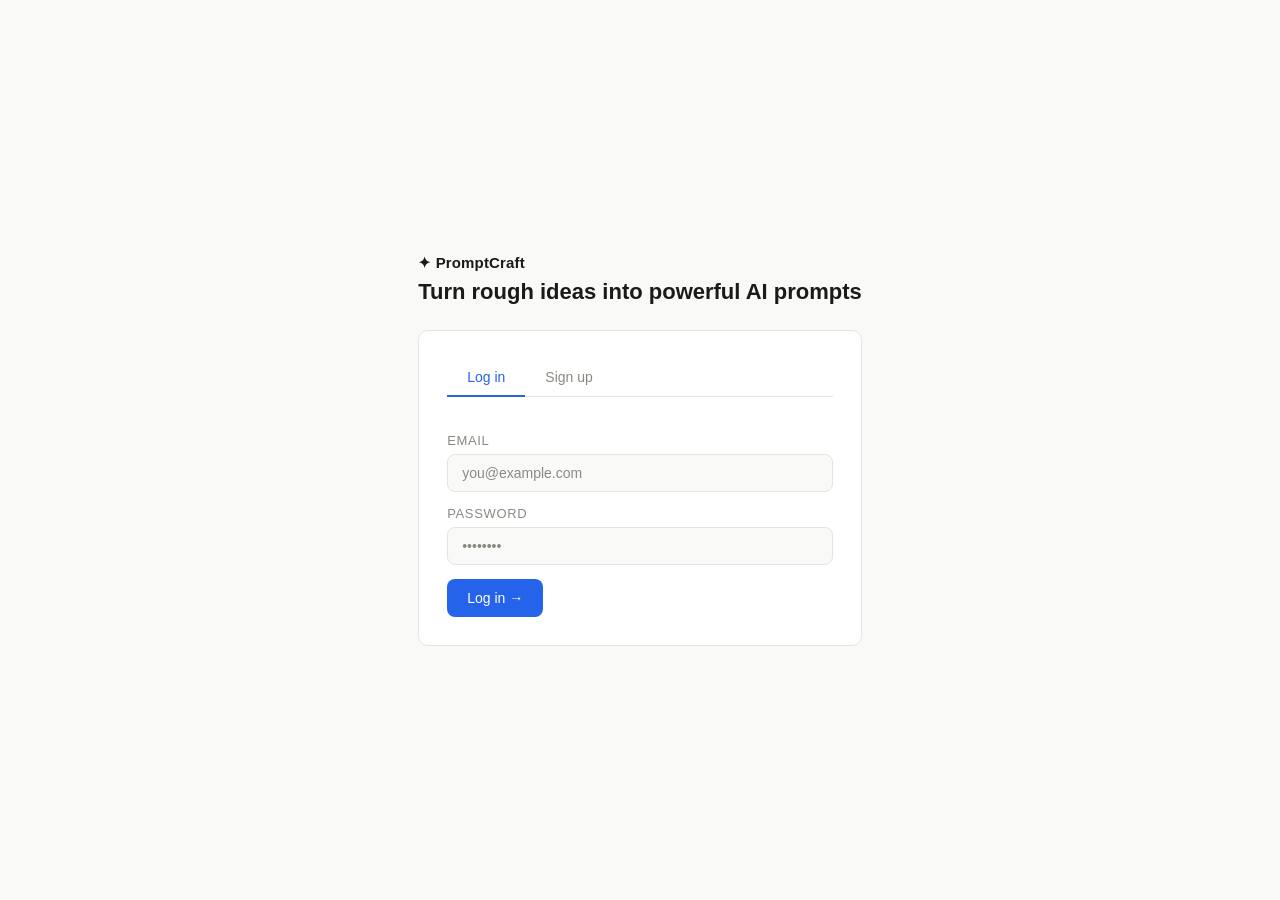
==== frontend/index.html @ 8396c070 "changes in the strcuture" ====
<!doctype html>
<html lang="en">
  <head>
    <meta charset="UTF-8" />
    <meta name="viewport" content="width=device-width, initial-scale=1.0" />
    <title>PromptCraft</title>
    <link rel="stylesheet" href="style.css" />
  </head>
  <body>
    <!-- AUTH SCREEN -->
    <div id="screen-auth" class="screen active">
      <div class="container">
        <div class="header">
          <span class="logo">✦ PromptCraft</span>
          <p class="tagline">Turn rough ideas into powerful AI prompts</p>
        </div>
        <div class="card">
          <div class="auth-tabs">
            <button
              class="tab active"
              id="tab-login"
              onclick="switchTab('login')"
            >
              Log in
            </button>
            <button class="tab" id="tab-signup" onclick="switchTab('signup')">
              Sign up
            </button>
          </div>
          <div id="form-login">
            <div class="field">
              <label>Email</label>
              <input
                type="email"
                id="login-email"
                placeholder="you@example.com"
              />
            </div>
            <div class="field">
              <label>Password</label>
              <input
                type="password"
                id="login-password"
                placeholder="••••••••"
              />
            </div>
            <p class="auth-error hidden" id="login-error"></p>
            <button onclick="handleLogin()">Log in →</button>
          </div>
          <div id="form-signup" class="hidden">
            <div class="field">
              <label>Name</label>
              <input type="text" id="signup-name" placeholder="Your name" />
            </div>
            <div class="field">
              <label>Email</label>
              <input
                type="email"
                id="signup-email"
                placeholder="you@example.com"
              />
            </div>
            <div class="field">
              <label>Password</label>
              <input
                type="password"
                id="signup-password"
                placeholder="Min 6 characters"
              />
            </div>
            <p class="auth-error hidden" id="signup-error"></p>
            <button onclick="handleSignup()">Create account →</button>
          </div>
        </div>
      </div>
    </div>

    <!-- APP SCREEN -->
    <div id="screen-app" class="screen">
      <!-- Topbar -->
      <div class="topbar">
        <span class="logo">✦ PromptCraft</span>
        <div class="topbar-right">
          <span id="user-name" class="user-name"></span>
          <button class="btn-ghost" onclick="toggleHistory()">History</button>
          <button class="btn-ghost" onclick="handleLogout()">Log out</button>
        </div>
      </div>

      <!-- History Panel -->
      <div id="history-panel" class="history-panel hidden">
        <div class="history-header">
          <span class="history-title">Prompt History</span>
          <span class="history-close" onclick="toggleHistory()">✕</span>
        </div>
        <div id="history-list" class="history-list">
          <p class="history-empty">Loading...</p>
        </div>
      </div>
      <div
        id="history-overlay"
        class="history-overlay hidden"
        onclick="toggleHistory()"
      ></div>

      <!-- Step 1: Input -->
      <div id="step-input" class="step active">
        <div class="container">
          <div class="header">
            <p class="tagline">What do you want AI to help you with?</p>
          </div>
          <div class="card">
            <div class="input-wrapper">
              <textarea
                id="user-input"
                placeholder="e.g. write me an email, fix my code, summarize this document..."
                rows="4"
              ></textarea>
              <button
                class="mic-btn"
                id="mic-btn"
                onclick="toggleVoice()"
                title="Voice input"
              >
                <svg
                  id="mic-icon"
                  xmlns="http://www.w3.org/2000/svg"
                  width="16"
                  height="16"
                  viewBox="0 0 24 24"
                  fill="none"
                  stroke="currentColor"
                  stroke-width="2"
                  stroke-linecap="round"
                  stroke-linejoin="round"
                >
                  <path
                    d="M12 1a3 3 0 0 0-3 3v8a3 3 0 0 0 6 0V4a3 3 0 0 0-3-3z"
                  />
                  <path d="M19 10v2a7 7 0 0 1-14 0v-2" />
                  <line x1="12" y1="19" x2="12" y2="23" />
                  <line x1="8" y1="23" x2="16" y2="23" />
                </svg>
              </button>
            </div>
            <div class="upload-section">
              <label
                >Attach files
                <span class="muted">(optional — .pdf or .txt)</span></label
              >
              <div id="drop-zone" class="drop-zone">
                <span
                  >Drop files here or
                  <span
                    class="link"
                    onclick="document.getElementById('file-input').click()"
                    >browse</span
                  ></span
                >
                <input
                  type="file"
                  id="file-input"
                  accept=".pdf,.txt"
                  multiple
                  hidden
                />
              </div>
              <div id="file-list" class="file-list"></div>
            </div>
            <button onclick="handleInput()">Generate Questions →</button>
          </div>
        </div>
      </div>

      <!-- Step 2: Questions -->
      <div id="step-questions" class="step">
        <div class="container">
          <div class="header">
            <p class="tagline">A few quick questions to sharpen your prompt</p>
          </div>
          <div class="card">
            <div id="questions-list"></div>
            <button onclick="handleGenerate()">Build My Prompt →</button>
          </div>
        </div>
      </div>

      <!-- Step 3: Result -->
      <div id="step-result" class="step">
        <div class="container">
          <div class="header">
            <p class="tagline">Your prompt is ready</p>
          </div>
          <div class="card">
            <label>Your optimized prompt</label>
            <div id="prompt-output"></div>
            <div id="result-files" class="result-files hidden">
              <label>Attach these files when using this prompt</label>
              <div id="result-file-list" class="file-list"></div>
            </div>
            <div class="result-actions">
              <button onclick="copyPrompt()">Copy Prompt</button>
              <button class="btn-secondary" onclick="startOver()">
                Start Over
              </button>
            </div>
          </div>
        </div>
      </div>
    </div>
    <!-- end screen-app -->

    <!-- Loader -->
    <div id="loader" class="loader hidden">
      <div class="spinner"></div>
      <p id="loader-text">Thinking...</p>
    </div>

    <div class="toast" id="toast"></div>

    <script src="app.js"></script>
  </body>
</html>
---- frontend/style.css ----
*, *::before, *::after { box-sizing: border-box; margin: 0; padding: 0; }

:root {
  --bg: #f9f9f8;
  --surface: #ffffff;
  --border: #e4e4e0;
  --text: #1a1a18;
  --muted: #8a8a82;
  --accent: #2563eb;
  --accent-hover: #1d4ed8;
  --danger: #dc2626;
  --radius: 10px;
}

body {
  font-family: -apple-system, BlinkMacSystemFont, 'Segoe UI', sans-serif;
  background: var(--bg);
  color: var(--text);
  min-height: 100vh;
}

/* Screens */
.screen { display: none; min-height: 100vh; }
.screen.active { display: block; }

/* Auth screen centers content */
#screen-auth {
  display: none;
  align-items: center;
  justify-content: center;
  padding: 24px;
}
#screen-auth.active { display: flex; }

/* App screen layout */
#screen-app { display: none; flex-direction: column; }
#screen-app.active { display: flex; }

/* Topbar */
.topbar {
  display: flex;
  align-items: center;
  justify-content: space-between;
  padding: 14px 28px;
  border-bottom: 1px solid var(--border);
  background: var(--surface);
  position: sticky;
  top: 0;
  z-index: 10;
}

.topbar-right {
  display: flex;
  align-items: center;
  gap: 14px;
}

.user-name {
  font-size: 13px;
  color: var(--muted);
}

.btn-ghost {
  background: transparent;
  color: var(--muted);
  border: 1px solid var(--border);
  padding: 6px 14px;
  font-size: 13px;
}

.btn-ghost:hover { background: var(--bg); color: var(--text); }

/* Steps inside app */
.step { display: none; flex: 1; padding: 40px 24px; }
.step.active { display: block; }

.container { max-width: 560px; margin: 0 auto; }

.header { margin-bottom: 24px; }

.logo { font-size: 15px; font-weight: 600; letter-spacing: 0.01em; }

.tagline { margin-top: 6px; font-size: 22px; font-weight: 600; line-height: 1.3; }

/* Auth specific */
.auth-tabs {
  display: flex;
  border-bottom: 1px solid var(--border);
  margin-bottom: 20px;
  gap: 0;
}

.tab {
  background: transparent;
  color: var(--muted);
  border: none;
  border-bottom: 2px solid transparent;
  border-radius: 0;
  padding: 10px 20px;
  font-size: 14px;
  font-weight: 500;
  margin-bottom: -1px;
  cursor: pointer;
}

.tab:hover { background: transparent; color: var(--text); }

.tab.active {
  color: var(--accent);
  border-bottom-color: var(--accent);
  background: transparent;
}

.field {
  display: flex;
  flex-direction: column;
  gap: 6px;
  margin-bottom: 14px;
}

.auth-error {
  font-size: 13px;
  color: var(--danger);
  margin-bottom: 8px;
}

/* Card */
.card {
  background: var(--surface);
  border: 1px solid var(--border);
  border-radius: var(--radius);
  padding: 28px;
  display: flex;
  flex-direction: column;
  gap: 16px;
}

label {
  font-size: 13px;
  font-weight: 500;
  color: var(--muted);
  text-transform: uppercase;
  letter-spacing: 0.05em;
}

.muted { color: var(--muted); text-transform: none; font-weight: 400; letter-spacing: 0; }

input[type="email"],
input[type="password"],
input[type="text"] {
  width: 100%;
  border: 1px solid var(--border);
  border-radius: 8px;
  padding: 10px 14px;
  font-size: 14px;
  font-family: inherit;
  color: var(--text);
  background: var(--bg);
  outline: none;
  transition: border-color 0.15s;
}

input:focus { border-color: var(--accent); }
input::placeholder { color: var(--muted); }

textarea {
  width: 100%;
  border: 1px solid var(--border);
  border-radius: 8px;
  padding: 12px 14px;
  font-size: 15px;
  font-family: inherit;
  color: var(--text);
  background: var(--bg);
  resize: none;
  outline: none;
  transition: border-color 0.15s;
  line-height: 1.5;
}

textarea:focus { border-color: var(--accent); }
textarea::placeholder { color: var(--muted); }

/* Buttons */
button {
  padding: 11px 20px;
  border-radius: 8px;
  font-size: 14px;
  font-weight: 500;
  cursor: pointer;
  border: none;
  transition: background 0.15s, opacity 0.15s;
  font-family: inherit;
  background: var(--accent);
  color: #fff;
}

button:hover { background: var(--accent-hover); }
button:disabled { opacity: 0.5; cursor: not-allowed; }

.btn-secondary {
  background: transparent;
  color: var(--muted);
  border: 1px solid var(--border);
}

.btn-secondary:hover { background: var(--bg); color: var(--text); }

.result-actions { display: flex; gap: 10px; }

/* Input with mic */
.input-wrapper {
  position: relative;
  width: 100%;
}

.input-wrapper textarea {
  padding-right: 44px;
}

.mic-btn {
  position: absolute;
  bottom: 10px;
  right: 10px;
  width: 30px;
  height: 30px;
  padding: 0;
  border-radius: 50%;
  background: var(--bg);
  border: 1px solid var(--border);
  color: var(--muted);
  display: flex;
  align-items: center;
  justify-content: center;
  transition: all 0.15s;
}

.mic-btn:hover { background: var(--surface); color: var(--text); border-color: #c4c4be; }

.mic-btn.listening {
  background: #fee2e2;
  border-color: #fca5a5;
  color: #dc2626;
  animation: pulse 1.2s ease-in-out infinite;
}

@keyframes pulse {
  0%, 100% { box-shadow: 0 0 0 0 rgba(220, 38, 38, 0.3); }
  50%       { box-shadow: 0 0 0 6px rgba(220, 38, 38, 0); }
}


.upload-section { display: flex; flex-direction: column; gap: 10px; }

.drop-zone {
  border: 1.5px dashed var(--border);
  border-radius: 8px;
  padding: 18px;
  text-align: center;
  font-size: 14px;
  color: var(--muted);
  transition: border-color 0.15s, background 0.15s;
}

.drop-zone.dragover { border-color: var(--accent); background: #eff6ff; }

.link { color: var(--accent); cursor: pointer; text-decoration: underline; }

.file-list { display: flex; flex-wrap: wrap; gap: 8px; }

.file-tag {
  display: flex;
  align-items: center;
  gap: 6px;
  background: var(--bg);
  border: 1px solid var(--border);
  border-radius: 6px;
  padding: 5px 10px;
  font-size: 13px;
}

.file-tag .remove { cursor: pointer; color: var(--muted); font-size: 15px; line-height: 1; }
.file-tag .remove:hover { color: var(--text); }

/* Questions */
.question-block { display: flex; flex-direction: column; gap: 6px; }
.question-block p { font-size: 14px; font-weight: 500; line-height: 1.4; }
.questions-divider { height: 1px; background: var(--border); }

/* Prompt output */
#prompt-output {
  background: var(--bg);
  border: 1px solid var(--border);
  border-radius: 8px;
  padding: 16px;
  font-size: 14px;
  line-height: 1.7;
  white-space: pre-wrap;
  min-height: 120px;
}

/* Result files */
.result-files { display: flex; flex-direction: column; gap: 10px; }
.result-files .file-tag { background: #eff6ff; border-color: #bfdbfe; }
.hidden { display: none !important; }

/* History panel */
.history-panel {
  position: fixed;
  top: 0;
  right: 0;
  width: 380px;
  height: 100vh;
  background: var(--surface);
  border-left: 1px solid var(--border);
  z-index: 50;
  display: flex;
  flex-direction: column;
  transform: translateX(0);
  transition: transform 0.25s ease;
}

.history-panel.hidden { transform: translateX(100%); display: flex !important; }

.history-overlay {
  position: fixed;
  inset: 0;
  background: rgba(0,0,0,0.15);
  z-index: 49;
  backdrop-filter: blur(1px);
}

.history-header {
  display: flex;
  align-items: center;
  justify-content: space-between;
  padding: 18px 20px;
  border-bottom: 1px solid var(--border);
  flex-shrink: 0;
}

.history-title { font-size: 15px; font-weight: 600; }

.history-close {
  cursor: pointer;
  color: var(--muted);
  font-size: 16px;
  line-height: 1;
  padding: 4px;
}

.history-close:hover { color: var(--text); }

.history-list {
  flex: 1;
  overflow-y: auto;
  padding: 12px;
  display: flex;
  flex-direction: column;
  gap: 8px;
}

.history-empty {
  font-size: 14px;
  color: var(--muted);
  text-align: center;
  margin-top: 40px;
}

.history-item {
  border: 1px solid var(--border);
  border-radius: 8px;
  overflow: hidden;
  transition: border-color 0.15s;
}

.history-item:hover { border-color: #c4c4be; }

.history-item-header {
  display: flex;
  align-items: flex-start;
  justify-content: space-between;
  gap: 10px;
  padding: 12px 14px;
  cursor: pointer;
  background: var(--bg);
}

.history-item-meta { display: flex; flex-direction: column; gap: 3px; flex: 1; min-width: 0; }

.history-item-input {
  font-size: 13px;
  font-weight: 500;
  color: var(--text);
  white-space: nowrap;
  overflow: hidden;
  text-overflow: ellipsis;
}

.history-item-date { font-size: 11px; color: var(--muted); }

.history-item-actions { display: flex; gap: 6px; flex-shrink: 0; }

.history-btn {
  font-size: 11px;
  padding: 4px 10px;
  border-radius: 5px;
  background: var(--surface);
  color: var(--muted);
  border: 1px solid var(--border);
}

.history-btn:hover { background: var(--accent); color: #fff; border-color: var(--accent); }

.history-btn.danger:hover { background: #dc2626; border-color: #dc2626; color: #fff; }

.history-item-body {
  padding: 12px 14px;
  border-top: 1px solid var(--border);
  font-size: 13px;
  line-height: 1.65;
  color: var(--text);
  white-space: pre-wrap;
  background: var(--surface);
  display: none;
}

.history-item-body.open { display: block; }

/* Loader */
.loader {
  position: fixed;
  inset: 0;
  background: rgba(249, 249, 248, 0.85);
  display: flex;
  flex-direction: column;
  align-items: center;
  justify-content: center;
  gap: 16px;
  z-index: 100;
  backdrop-filter: blur(3px);
}

.spinner {
  width: 28px;
  height: 28px;
  border: 2px solid var(--border);
  border-top-color: var(--accent);
  border-radius: 50%;
  animation: spin 0.75s linear infinite;
}

@keyframes spin { to { transform: rotate(360deg); } }
#loader-text { font-size: 14px; color: var(--muted); }

/* Toast */
.toast {
  position: fixed;
  bottom: 28px;
  left: 50%;
  transform: translateX(-50%);
  background: var(--text);
  color: #fff;
  font-size: 13px;
  padding: 10px 18px;
  border-radius: 8px;
  opacity: 0;
  transition: opacity 0.2s;
  pointer-events: none;
  white-space: nowrap;
}

.toast.show { opacity: 1; }
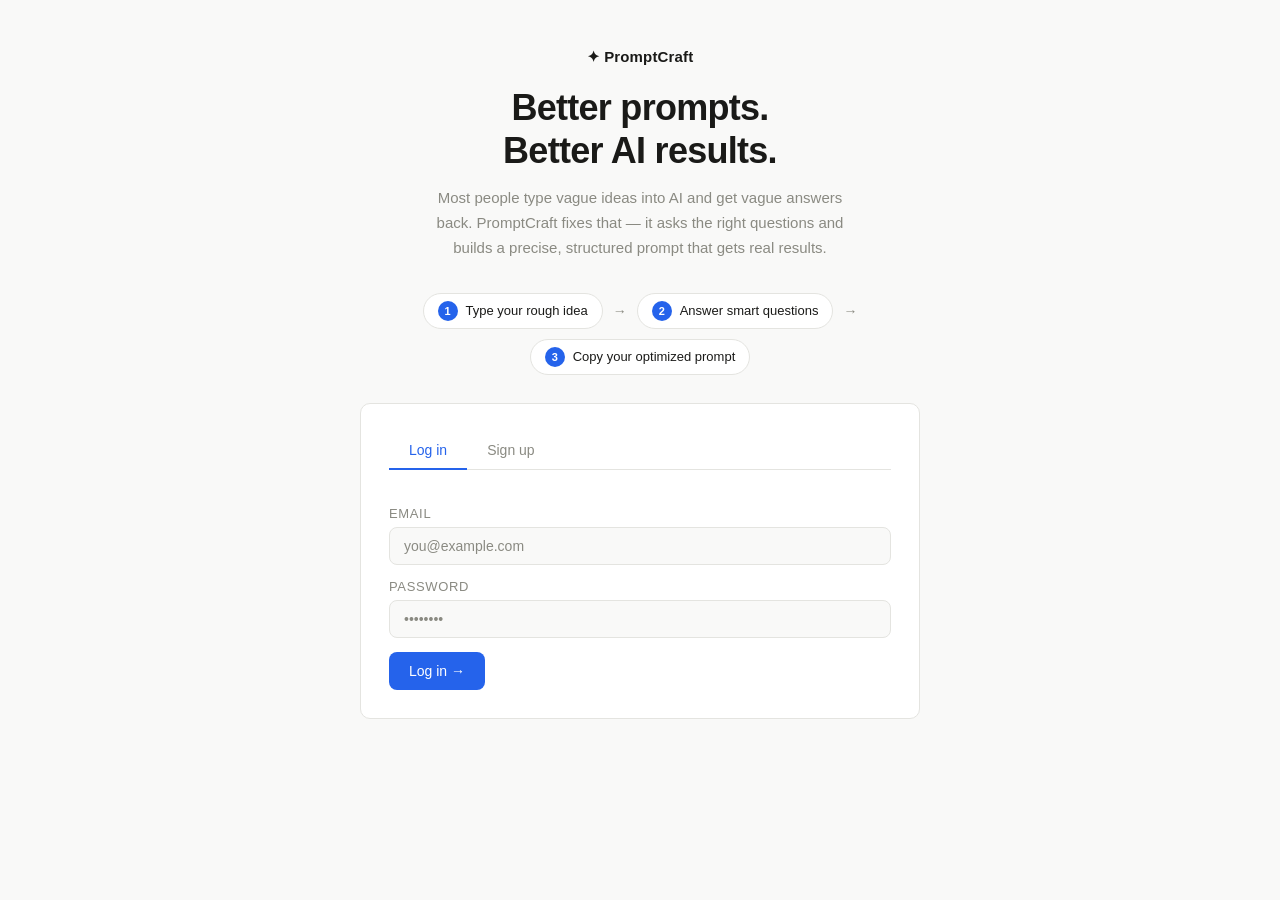
==== commit f8c5f2a9: "adding logging files" ====
--- a/frontend/index.html
+++ b/frontend/index.html
@@ -10,10 +10,35 @@
     <!-- AUTH SCREEN -->
     <div id="screen-auth" class="screen active">
       <div class="container">
-        <div class="header">
+        <div class="hero">
           <span class="logo">✦ PromptCraft</span>
-          <p class="tagline">Turn rough ideas into powerful AI prompts</p>
-        </div>
+          <h1 class="hero-title">Better prompts.<br />Better AI results.</h1>
+          <p class="hero-sub">
+            Most people type vague ideas into AI and get vague answers back.
+            PromptCraft fixes that — it asks the right questions and builds a
+            precise, structured prompt that gets real results.
+          </p>
+        </div>
+
+        <!-- How it works -->
+        <div class="how-it-works">
+          <div class="step-pill">
+            <span class="step-num">1</span>
+            <span class="step-text">Type your rough idea</span>
+          </div>
+          <span class="step-arrow">→</span>
+          <div class="step-pill">
+            <span class="step-num">2</span>
+            <span class="step-text">Answer smart questions</span>
+          </div>
+          <span class="step-arrow">→</span>
+          <div class="step-pill">
+            <span class="step-num">3</span>
+            <span class="step-text">Copy your optimized prompt</span>
+          </div>
+        </div>
+
+        <!-- Auth card -->
         <div class="card">
           <div class="auth-tabs">
             <button
@@ -115,6 +140,7 @@
                 id="user-input"
                 placeholder="e.g. write me an email, fix my code, summarize this document..."
                 rows="4"
+                maxlength="1000"
               ></textarea>
               <button
                 class="mic-btn"
@@ -123,7 +149,6 @@
                 title="Voice input"
               >
                 <svg
-                  id="mic-icon"
                   xmlns="http://www.w3.org/2000/svg"
                   width="16"
                   height="16"
@@ -143,10 +168,14 @@
                 </svg>
               </button>
             </div>
+            <p class="char-counter" id="char-counter">0 / 1000</p>
+
             <div class="upload-section">
               <label
                 >Attach files
-                <span class="muted">(optional — .pdf or .txt)</span></label
+                <span class="muted"
+                  >(optional — .pdf or .txt, multiple allowed)</span
+                ></label
               >
               <div id="drop-zone" class="drop-zone">
                 <span
@@ -167,6 +196,7 @@
               </div>
               <div id="file-list" class="file-list"></div>
             </div>
+
             <button onclick="handleInput()">Generate Questions →</button>
           </div>
         </div>
--- a/frontend/style.css
+++ b/frontend/style.css
@@ -26,11 +26,82 @@
 /* Auth screen centers content */
 #screen-auth {
   display: none;
-  align-items: center;
+  flex-direction: column;
+  align-items: center;
+  padding: 48px 24px;
+  min-height: 100vh;
+}
+#screen-auth.active { display: flex; }
+
+/* Hero */
+.hero {
+  max-width: 560px;
+  width: 100%;
+  margin-bottom: 32px;
+  text-align: center;
+}
+
+.hero .logo {
+  display: block;
+  margin-bottom: 20px;
+}
+
+.hero-title {
+  font-size: 36px;
+  font-weight: 700;
+  line-height: 1.2;
+  letter-spacing: -0.02em;
+  color: var(--text);
+  margin-bottom: 14px;
+}
+
+.hero-sub {
+  font-size: 15px;
+  color: var(--muted);
+  line-height: 1.65;
+  max-width: 440px;
+  margin: 0 auto;
+}
+
+/* How it works */
+.how-it-works {
+  display: flex;
+  align-items: center;
+  gap: 10px;
+  max-width: 560px;
+  width: 100%;
+  margin-bottom: 28px;
+  flex-wrap: wrap;
   justify-content: center;
-  padding: 24px;
-}
-#screen-auth.active { display: flex; }
+}
+
+.step-pill {
+  display: flex;
+  align-items: center;
+  gap: 8px;
+  background: var(--surface);
+  border: 1px solid var(--border);
+  border-radius: 100px;
+  padding: 7px 14px;
+}
+
+.step-num {
+  width: 20px;
+  height: 20px;
+  border-radius: 50%;
+  background: var(--accent);
+  color: #fff;
+  font-size: 11px;
+  font-weight: 600;
+  display: flex;
+  align-items: center;
+  justify-content: center;
+  flex-shrink: 0;
+}
+
+.step-text { font-size: 13px; font-weight: 500; color: var(--text); white-space: nowrap; }
+
+.step-arrow { color: var(--muted); font-size: 14px; }
 
 /* App screen layout */
 #screen-app { display: none; flex-direction: column; }
@@ -74,7 +145,7 @@
 .step { display: none; flex: 1; padding: 40px 24px; }
 .step.active { display: block; }
 
-.container { max-width: 560px; margin: 0 auto; }
+.container { max-width: 560px; margin: 0 auto; width: 100%; }
 
 .header { margin-bottom: 24px; }
 
@@ -251,6 +322,16 @@
 
 
 .upload-section { display: flex; flex-direction: column; gap: 10px; }
+
+.char-counter {
+  font-size: 11px;
+  color: var(--muted);
+  text-align: right;
+  margin-top: -8px;
+}
+
+.char-counter.warn  { color: #f59e0b; }
+.char-counter.limit { color: var(--danger); }
 
 .drop-zone {
   border: 1.5px dashed var(--border);
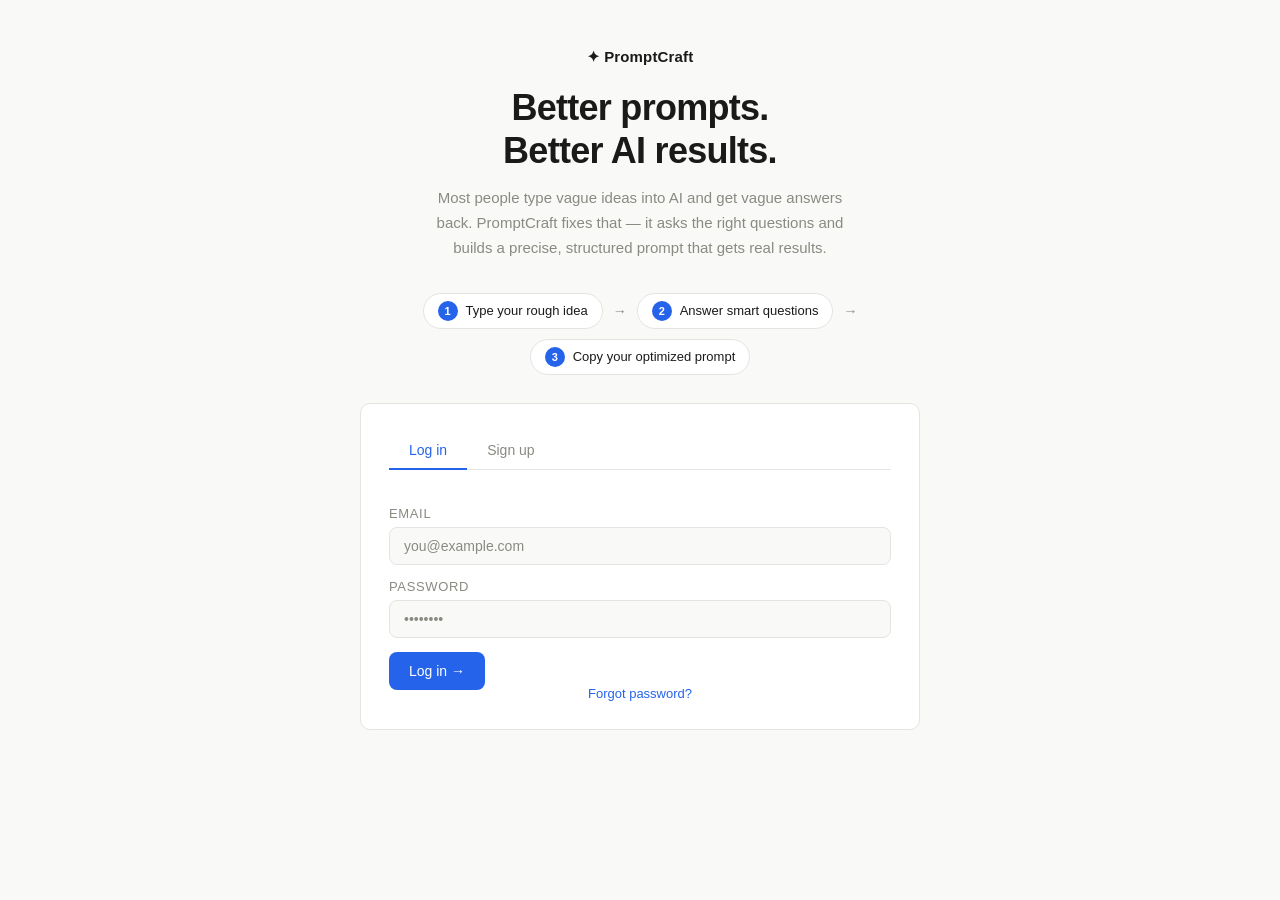
==== commit 3a84cddb: "Initial commit" ====
--- a/frontend/index.html
+++ b/frontend/index.html
@@ -52,6 +52,8 @@
               Sign up
             </button>
           </div>
+
+          <!-- Login form -->
           <div id="form-login">
             <div class="field">
               <label>Email</label>
@@ -71,7 +73,12 @@
             </div>
             <p class="auth-error hidden" id="login-error"></p>
             <button onclick="handleLogin()">Log in →</button>
-          </div>
+            <p class="forgot-link" onclick="switchTab('forgot')">
+              Forgot password?
+            </p>
+          </div>
+
+          <!-- Signup form -->
           <div id="form-signup" class="hidden">
             <div class="field">
               <label>Name</label>
@@ -95,6 +102,29 @@
             </div>
             <p class="auth-error hidden" id="signup-error"></p>
             <button onclick="handleSignup()">Create account →</button>
+          </div>
+
+          <!-- Forgot password form -->
+          <div id="form-forgot" class="hidden">
+            <p style="font-size: 13px; color: var(--muted); margin-bottom: 4px">
+              Enter your email and we'll send a reset link valid for 30 minutes.
+            </p>
+            <div class="field">
+              <label>Email</label>
+              <input
+                type="email"
+                id="forgot-email"
+                placeholder="you@example.com"
+              />
+            </div>
+            <p class="auth-error hidden" id="forgot-error"></p>
+            <p class="auth-success hidden" id="forgot-success"></p>
+            <button id="forgot-btn" onclick="handleForgot()">
+              Send Reset Link →
+            </button>
+            <p class="forgot-link" onclick="switchTab('login')">
+              ← Back to login
+            </p>
           </div>
         </div>
       </div>
--- a/frontend/style.css
+++ b/frontend/style.css
@@ -189,11 +189,23 @@
   margin-bottom: 14px;
 }
 
-.auth-error {
-  font-size: 13px;
-  color: var(--danger);
+.forgot-link {
+  font-size: 13px;
+  color: var(--accent);
+  cursor: pointer;
+  text-align: center;
+  margin-top: -4px;
+}
+
+.forgot-link:hover { text-decoration: underline; }
+
+.auth-success {
+  font-size: 13px;
+  color: #16a34a;
   margin-bottom: 8px;
 }
+
+
 
 /* Card */
 .card {
